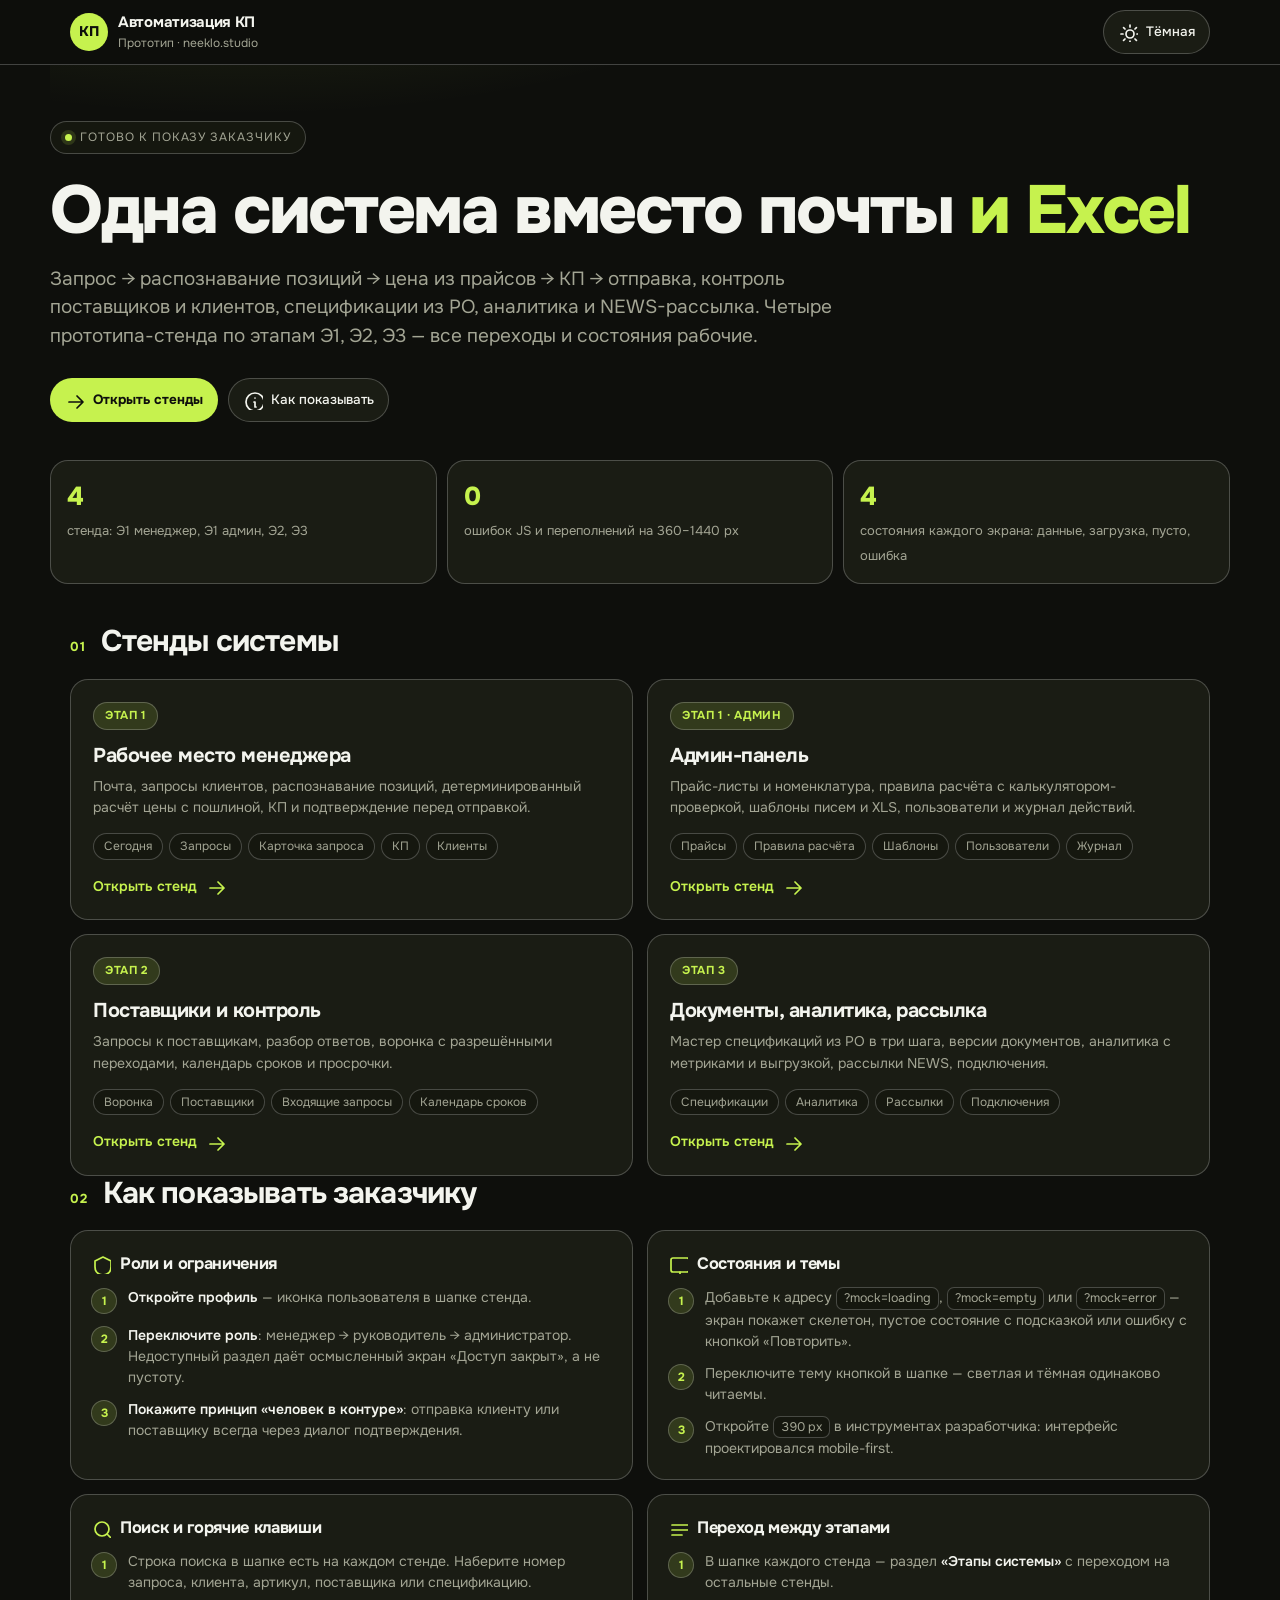
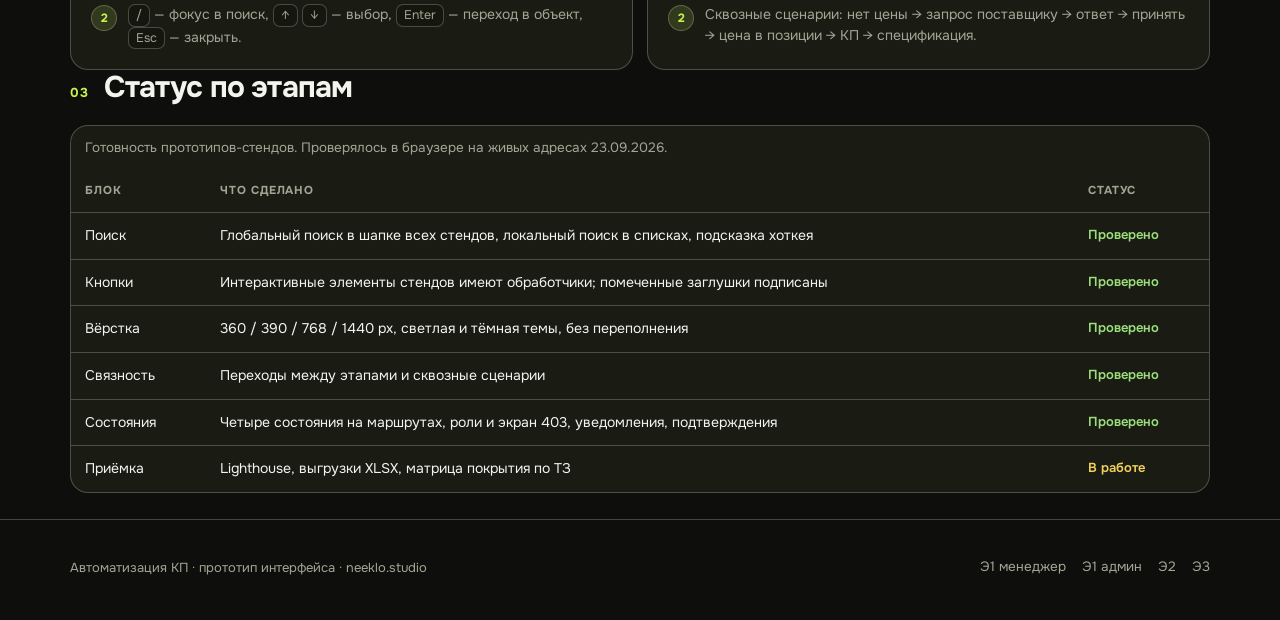
==== prototype/index.html @ 55c9e16f "Прототип: четыре стенда, входная страница, ТЗ, инструменты аудита" ====
<!doctype html>
<html lang="ru" data-theme="dark">
<head>
<meta charset="utf-8">
<meta name="viewport" content="width=device-width,initial-scale=1,viewport-fit=cover">
<title>Автоматизация КП — прототип системы · neeklo.studio</title>
<link rel="preconnect" href="https://fonts.googleapis.com">
<link rel="preconnect" href="https://fonts.gstatic.com" crossorigin>
<link href="https://fonts.googleapis.com/css2?family=Onest:wght@400;500;600;700;800&display=swap" rel="stylesheet">
<style>
:root{
  --bg:#0E0F0C; --surface:#15170F; --card:#1A1C14; --card-2:#20231A;
  --ink:#F3F4EE; --ink-muted:#A3A594; --line:rgba(255,255,255,.10); --line-strong:rgba(255,255,255,.22);
  --lime:#C6F24E; --lime-dim:rgba(198,242,78,.14);
  --r:18px; --r-nest:12px; --r-pill:999px;
  --dur:180ms; --ease:cubic-bezier(.22,.61,.36,1);
  --maxw:1180px;
}
[data-theme=light]{
  --bg:#EFEEE7; --surface:#F7F6F1; --card:#FFFFFF; --card-2:#FAFAF6;
  --ink:#111310; --ink-muted:#5F6156; --line:rgba(17,19,16,.10); --line-strong:rgba(17,19,16,.22);
  --lime:#7BAF14; --lime-dim:rgba(123,175,20,.12);
}
*{box-sizing:border-box;margin:0;padding:0}
html{-webkit-text-size-adjust:100%}
body{
  font-family:Onest,system-ui,-apple-system,sans-serif;
  background:var(--bg); color:var(--ink);
  font-size:16px; line-height:1.55;
  -webkit-font-smoothing:antialiased;
  overflow-x:hidden;
}
img,svg{display:block;max-width:100%}
a{color:inherit;text-decoration:none}
button{font:inherit;color:inherit;background:none;border:0;cursor:pointer}
:focus-visible{outline:2px solid var(--lime);outline-offset:3px;border-radius:6px}
.wrap{max-width:var(--maxw);margin:0 auto;padding:0 20px}
.hint{font-size:13.5px;color:var(--ink-muted);line-height:1.5}
.mono{font-variant-numeric:tabular-nums;letter-spacing:-.01em}
svg.i{width:20px;height:20px;flex:0 0 auto;stroke:currentColor;fill:none;stroke-width:1.7;stroke-linecap:round;stroke-linejoin:round}

/* ---------- topbar ---------- */
.top{
  position:sticky; top:0; z-index:30;
  background:color-mix(in srgb,var(--bg) 88%,transparent);
  backdrop-filter:blur(14px); -webkit-backdrop-filter:blur(14px);
  border-bottom:1px solid var(--line-strong);
}
.topin{display:flex;align-items:center;gap:14px;min-height:64px;max-width:var(--maxw);margin:0 auto;padding:8px 20px}
.brand{display:flex;align-items:center;gap:10px;min-width:0}
.mark{
  width:38px;height:38px;border-radius:var(--r-pill);flex:0 0 auto;
  background:var(--lime);color:#0E0F0C;display:flex;align-items:center;justify-content:center;
  font-weight:800;font-size:14px;letter-spacing:-.02em;
}
.brand b{display:block;font-size:15px;font-weight:700;letter-spacing:-.02em;white-space:nowrap;overflow:hidden;text-overflow:ellipsis}
.brand span{display:block;font-size:12px;color:var(--ink-muted);white-space:nowrap;overflow:hidden;text-overflow:ellipsis}
.topsp{flex:1 1 auto;min-width:0}
.thbtn{
  display:inline-flex;align-items:center;gap:8px;min-height:44px;padding:0 14px;
  border:1px solid var(--line-strong);border-radius:var(--r-pill);
  background:var(--card);font-size:13.5px;font-weight:500;
  transition:transform var(--dur) var(--ease),border-color var(--dur) var(--ease),background var(--dur) var(--ease);
  white-space:nowrap;
}
.thbtn:hover{background:var(--card-2);border-color:var(--lime)}
.thbtn:active{transform:scale(.97)}
.thbtn.primary{background:var(--lime);color:#0E0F0C;border-color:transparent;font-weight:700}
.thbtn-lbl{display:none}
@media(min-width:560px){.thbtn-lbl{display:inline}}

/* ---------- hero ---------- */
.hero{padding:56px 0 40px;position:relative;overflow:hidden}
.hero:before{
  content:"";position:absolute;inset:-30% -10% auto -10%;height:520px;pointer-events:none;
  background:radial-gradient(60% 60% at 22% 0%,var(--lime-dim) 0%,transparent 70%);
}
.eyebrow{
  display:inline-flex;align-items:center;gap:8px;
  border:1px solid var(--line-strong);border-radius:var(--r-pill);
  padding:6px 14px;font-size:12px;letter-spacing:.08em;text-transform:uppercase;color:var(--ink-muted);
  margin-bottom:22px;background:var(--surface);
}
.dot{width:7px;height:7px;border-radius:50%;background:var(--lime);box-shadow:0 0 0 4px var(--lime-dim)}
h1{font-size:clamp(34px,7.2vw,68px);line-height:1.02;font-weight:800;letter-spacing:-.035em}
h1 em{font-style:normal;color:var(--lime)}
.lead{margin-top:20px;font-size:clamp(16px,2.2vw,19px);line-height:1.5;color:var(--ink-muted);max-width:62ch}
.cta{display:flex;flex-wrap:wrap;gap:10px;margin-top:28px}
.facts{display:grid;gap:10px;margin-top:38px;grid-template-columns:1fr}
@media(min-width:620px){.facts{grid-template-columns:repeat(3,1fr)}}
.fact{border:1px solid var(--line-strong);background:var(--card);border-radius:var(--r);padding:16px}
.fact b{display:block;font-size:26px;font-weight:800;letter-spacing:-.03em;color:var(--lime)}
.fact span{font-size:13px;color:var(--ink-muted)}

/* ---------- section ---------- */
section{padding:34px 0}
.sechead{display:flex;align-items:baseline;gap:14px;flex-wrap:wrap;margin-bottom:20px}
h2{font-size:clamp(22px,3.4vw,30px);line-height:1.15;font-weight:700;letter-spacing:-.028em}
.secnum{font-size:13px;font-weight:700;color:var(--lime);letter-spacing:.1em}

/* ---------- stand cards ---------- */
.stands{display:grid;gap:14px;grid-template-columns:1fr}
@media(min-width:760px){.stands{grid-template-columns:repeat(2,1fr)}}
.stand{
  position:relative;display:block;border:1px solid var(--line-strong);background:var(--card);
  border-radius:var(--r);padding:22px;overflow:hidden;
  transition:transform var(--dur) var(--ease),border-color var(--dur) var(--ease),box-shadow var(--dur) var(--ease);
}
.stand:before{
  content:"";position:absolute;left:0;right:0;top:0;height:3px;background:var(--lime);
  transform:scaleX(0);transform-origin:left;transition:transform 320ms var(--ease);
}
.stand:hover{transform:translateY(-3px);border-color:var(--lime);box-shadow:0 18px 40px rgba(0,0,0,.28)}
.stand:hover:before{transform:scaleX(1)}
.stand:active{transform:translateY(-1px) scale(.995)}
.tag{
  display:inline-flex;align-items:center;gap:6px;border-radius:var(--r-pill);padding:4px 11px;
  font-size:11.5px;font-weight:700;letter-spacing:.06em;text-transform:uppercase;
  background:var(--lime-dim);color:var(--lime);border:1px solid var(--line-strong);
}
.stand h3{margin-top:14px;font-size:20px;line-height:1.2;font-weight:700;letter-spacing:-.025em}
.stand p{margin-top:8px;font-size:14px;color:var(--ink-muted)}
.chips{display:flex;flex-wrap:wrap;gap:6px;margin-top:14px}
.chip{border:1px solid var(--line-strong);border-radius:var(--r-pill);padding:3px 10px;font-size:12px;color:var(--ink-muted);background:var(--surface)}
.go{margin-top:16px;display:flex;align-items:center;gap:8px;font-size:14px;font-weight:600;color:var(--lime)}
.stand:hover .go svg{transform:translateX(3px)}
.go svg{transition:transform var(--dur) var(--ease)}

/* ---------- steps ---------- */
.grid2{display:grid;gap:14px;grid-template-columns:1fr}
@media(min-width:760px){.grid2{grid-template-columns:repeat(2,1fr)}}
.box{border:1px solid var(--line-strong);background:var(--card);border-radius:var(--r);padding:20px}
.box h3{font-size:16.5px;font-weight:700;letter-spacing:-.02em;margin-bottom:10px;display:flex;align-items:center;gap:9px}
.box h3 svg{color:var(--lime)}
ol.steps{list-style:none;counter-reset:s;display:flex;flex-direction:column;gap:11px}
ol.steps li{counter-increment:s;display:flex;gap:11px;font-size:14px;color:var(--ink-muted);line-height:1.5}
ol.steps li:before{
  content:counter(s);flex:0 0 auto;width:24px;height:24px;border-radius:50%;
  background:var(--lime-dim);color:var(--lime);border:1px solid var(--line-strong);
  font-size:12px;font-weight:700;display:flex;align-items:center;justify-content:center;margin-top:1px;
}
ol.steps li b{color:var(--ink);font-weight:600}
.kbd{display:inline-flex;align-items:center;border:1px solid var(--line-strong);border-radius:7px;
  padding:1px 7px;font-size:12.5px;background:var(--surface);font-variant-numeric:tabular-nums}
.bar{display:flex;align-items:center;gap:10px;margin-top:12px;font-size:13.5px;color:var(--ink-muted)}
.bar .track{flex:1;height:8px;border-radius:var(--r-pill);background:var(--surface);border:1px solid var(--line-strong);overflow:hidden}
.bar .fill{height:100%;background:var(--lime);border-radius:var(--r-pill);width:0;transition:width 900ms var(--ease)}

/* ---------- table ---------- */
.tblwrap{overflow-x:auto;border:1px solid var(--line-strong);border-radius:var(--r);background:var(--card)}
table{width:100%;border-collapse:collapse;min-width:560px}
th,td{text-align:left;padding:12px 14px;border-bottom:1px solid var(--line-strong);font-size:14px;vertical-align:top}
th{font-size:11.5px;letter-spacing:.08em;text-transform:uppercase;color:var(--ink-muted);white-space:nowrap;font-weight:700}
tbody tr:last-child td{border-bottom:0}
tbody tr:hover{background:var(--card-2)}
td.sta{white-space:nowrap;font-weight:600;font-size:13px}
.ok{color:#9BE07A}.part{color:#F2D25C}.no{color:#FF9E90}
[data-theme=light] .ok{color:#2E7D32}[data-theme=light] .part{color:#8A6D00}[data-theme=light] .no{color:#B3261E}

/* ---------- footer ---------- */
footer{border-top:1px solid var(--line-strong);margin-top:26px;padding:26px 0 calc(30px + env(safe-area-inset-bottom))}
.footin{display:flex;flex-wrap:wrap;gap:12px;justify-content:space-between;align-items:center}
.footin .hint{font-size:13px}
.flinks{display:flex;gap:16px;flex-wrap:wrap}
.flinks a{font-size:13.5px;color:var(--ink-muted);min-height:44px;display:inline-flex;align-items:center;border-bottom:1px solid transparent;transition:color var(--dur) var(--ease),border-color var(--dur) var(--ease)}
.flinks a:hover{color:var(--lime);border-color:var(--lime)}

/* ---------- reveal (scroll-triggered) ---------- */
.rv{opacity:0;transform:translateY(18px);transition:opacity 620ms var(--ease),transform 620ms var(--ease)}
.rv.in{opacity:1;transform:none}
@media(prefers-reduced-motion:reduce){
  .rv{opacity:1;transform:none;transition:none}
  *{animation:none!important;transition:none!important}
  html{scroll-behavior:auto}
}
.skip{position:absolute;left:-9999px;top:0;background:var(--lime);color:#0E0F0C;padding:10px 16px;border-radius:0 0 10px 0;z-index:60;font-weight:700}
.skip:focus{left:0}
</style>
</head>
<body>
<a class="skip" href="#main">Перейти к содержанию</a>

<header class="top">
  <div class="topin">
    <div class="brand">
      <div class="mark" aria-hidden="true">КП</div>
      <div>
        <b>Автоматизация КП</b>
        <span>Прототип · neeklo.studio</span>
      </div>
    </div>
    <div class="topsp"></div>
    <button class="thbtn" id="themeBtn" type="button" aria-label="Переключить тему">
      <svg class="i" id="themeIcon" aria-hidden="true"></svg>
      <span class="thbtn-lbl" id="themeLbl">Тема</span>
    </button>
  </div>
</header>

<main id="main">

  <section class="hero wrap">
    <span class="eyebrow"><span class="dot" aria-hidden="true"></span> Готово к показу заказчику</span>
    <h1>Одна система вместо почты <em>и Excel</em></h1>
    <p class="lead">
      Запрос → распознавание позиций → цена из прайсов → КП → отправка, контроль поставщиков
      и клиентов, спецификации из PO, аналитика и NEWS-рассылка. Четыре прототипа-стенда
      по этапам Э1, Э2, Э3 — все переходы и состояния рабочие.
    </p>
    <div class="cta">
      <a class="thbtn primary" href="#stands">
        <svg class="i" aria-hidden="true"><path d="M4 12h12M12 6l6 6-6 6"/></svg>
        Открыть стенды
      </a>
      <a class="thbtn" href="#how">
        <svg class="i" aria-hidden="true"><circle cx="12" cy="12" r="9"/><path d="M12 8h.01M11 12h1v5h1"/></svg>
        Как показывать
      </a>
    </div>
    <div class="facts">
      <div class="fact rv"><b>4</b><span>стенда: Э1 менеджер, Э1 админ, Э2, Э3</span></div>
      <div class="fact rv"><b>0</b><span>ошибок JS и переполнений на 360–1440 px</span></div>
      <div class="fact rv"><b>4</b><span>состояния каждого экрана: данные, загрузка, пусто, ошибка</span></div>
    </div>
  </section>

  <section class="wrap" id="stands">
    <div class="sechead">
      <span class="secnum">01</span>
      <h2>Стенды системы</h2>
    </div>
    <div class="stands">

      <a class="stand rv" href="https://project-1a0c2ca7e196d4692ad4a19f.clero.so/">
        <span class="tag">Этап 1</span>
        <h3>Рабочее место менеджера</h3>
        <p>Почта, запросы клиентов, распознавание позиций, детерминированный расчёт цены с пошлиной, КП и подтверждение перед отправкой.</p>
        <div class="chips"><span class="chip">Сегодня</span><span class="chip">Запросы</span><span class="chip">Карточка запроса</span><span class="chip">КП</span><span class="chip">Клиенты</span></div>
        <span class="go">Открыть стенд <svg class="i" aria-hidden="true"><path d="M5 12h14M13 6l6 6-6 6"/></svg></span>
      </a>

      <a class="stand rv" href="https://project-1c2b1e4a92becd607f028005.clero.so/">
        <span class="tag">Этап 1 · админ</span>
        <h3>Админ-панель</h3>
        <p>Прайс-листы и номенклатура, правила расчёта с калькулятором-проверкой, шаблоны писем и XLS, пользователи и журнал действий.</p>
        <div class="chips"><span class="chip">Прайсы</span><span class="chip">Правила расчёта</span><span class="chip">Шаблоны</span><span class="chip">Пользователи</span><span class="chip">Журнал</span></div>
        <span class="go">Открыть стенд <svg class="i" aria-hidden="true"><path d="M5 12h14M13 6l6 6-6 6"/></svg></span>
      </a>

      <a class="stand rv" href="https://project-b03ad3d2af4dc096d452502e.clero.so/">
        <span class="tag">Этап 2</span>
        <h3>Поставщики и контроль</h3>
        <p>Запросы к поставщикам, разбор ответов, воронка с разрешёнными переходами, календарь сроков и просрочки.</p>
        <div class="chips"><span class="chip">Воронка</span><span class="chip">Поставщики</span><span class="chip">Входящие запросы</span><span class="chip">Календарь сроков</span></div>
        <span class="go">Открыть стенд <svg class="i" aria-hidden="true"><path d="M5 12h14M13 6l6 6-6 6"/></svg></span>
      </a>

      <a class="stand rv" href="https://project-3a519c2a3aba304ad15a20cc.clero.so/">
        <span class="tag">Этап 3</span>
        <h3>Документы, аналитика, рассылка</h3>
        <p>Мастер спецификаций из PO в три шага, версии документов, аналитика с метриками и выгрузкой, рассылки NEWS, подключения.</p>
        <div class="chips"><span class="chip">Спецификации</span><span class="chip">Аналитика</span><span class="chip">Рассылки</span><span class="chip">Подключения</span></div>
        <span class="go">Открыть стенд <svg class="i" aria-hidden="true"><path d="M5 12h14M13 6l6 6-6 6"/></svg></span>
      </a>

    </div>
  </section>

  <section class="wrap" id="how">
    <div class="sechead">
      <span class="secnum">02</span>
      <h2>Как показывать заказчику</h2>
    </div>
    <div class="grid2">

      <div class="box rv">
        <h3><svg class="i" aria-hidden="true"><path d="M12 3l8 4v6c0 5-3.5 7.5-8 8-4.5-.5-8-3-8-8V7z"/></svg> Роли и ограничения</h3>
        <ol class="steps">
          <li><span><b>Откройте профиль</b> — иконка пользователя в шапке стенда.</span></li>
          <li><span><b>Переключите роль</b>: менеджер → руководитель → администратор. Недоступный раздел даёт осмысленный экран «Доступ закрыт», а не пустоту.</span></li>
          <li><span><b>Покажите принцип «человек в контуре»</b>: отправка клиенту или поставщику всегда через диалог подтверждения.</span></li>
        </ol>
      </div>

      <div class="box rv">
        <h3><svg class="i" aria-hidden="true"><rect x="3" y="4" width="18" height="14" rx="2"/><path d="M8 21h8M12 18v3"/></svg> Состояния и темы</h3>
        <ol class="steps">
          <li><span>Добавьте к адресу <span class="kbd">?mock=loading</span>, <span class="kbd">?mock=empty</span> или <span class="kbd">?mock=error</span> — экран покажет скелетон, пустое состояние с подсказкой или ошибку с кнопкой «Повторить».</span></li>
          <li><span>Переключите тему кнопкой в шапке — светлая и тёмная одинаково читаемы.</span></li>
          <li><span>Откройте <span class="kbd">390 px</span> в инструментах разработчика: интерфейс проектировался mobile-first.</span></li>
        </ol>
      </div>

      <div class="box rv">
        <h3><svg class="i" aria-hidden="true"><circle cx="11" cy="11" r="7"/><path d="M20 20l-3.5-3.5"/></svg> Поиск и горячие клавиши</h3>
        <ol class="steps">
          <li><span>Строка поиска в шапке есть на каждом стенде. Наберите номер запроса, клиента, артикул, поставщика или спецификацию.</span></li>
          <li><span><span class="kbd">/</span> — фокус в поиск, <span class="kbd">↑</span> <span class="kbd">↓</span> — выбор, <span class="kbd">Enter</span> — переход в объект, <span class="kbd">Esc</span> — закрыть.</span></li>
        </ol>
      </div>

      <div class="box rv">
        <h3><svg class="i" aria-hidden="true"><path d="M4 7h16M4 12h16M4 17h10"/></svg> Переход между этапами</h3>
        <ol class="steps">
          <li><span>В шапке каждого стенда — раздел <b>«Этапы системы»</b> с переходом на остальные стенды.</span></li>
          <li><span>Сквозные сценарии: нет цены → запрос поставщику → ответ → принять → цена в позиции → КП → спецификация.</span></li>
        </ol>
      </div>

    </div>
  </section>

  <section class="wrap" id="status">
    <div class="sechead">
      <span class="secnum">03</span>
      <h2>Статус по этапам</h2>
    </div>
    <div class="tblwrap rv">
      <table>
        <caption class="hint" style="text-align:left;padding:12px 14px;caption-side:top">
          Готовность прототипов-стендов. Проверялось в браузере на живых адресах 23.09.2026.
        </caption>
        <thead>
          <tr><th scope="col">Блок</th><th scope="col">Что сделано</th><th scope="col">Статус</th></tr>
        </thead>
        <tbody>
          <tr><td>Поиск</td><td>Глобальный поиск в шапке всех стендов, локальный поиск в списках, подсказка хоткея</td><td class="sta ok">Проверено</td></tr>
          <tr><td>Кнопки</td><td>Интерактивные элементы стендов имеют обработчики; помеченные заглушки подписаны</td><td class="sta ok">Проверено</td></tr>
          <tr><td>Вёрстка</td><td>360 / 390 / 768 / 1440 px, светлая и тёмная темы, без переполнения</td><td class="sta ok">Проверено</td></tr>
          <tr><td>Связность</td><td>Переходы между этапами и сквозные сценарии</td><td class="sta ok">Проверено</td></tr>
          <tr><td>Состояния</td><td>Четыре состояния на маршрутах, роли и экран 403, уведомления, подтверждения</td><td class="sta ok">Проверено</td></tr>
          <tr><td>Приёмка</td><td>Lighthouse, выгрузки XLSX, матрица покрытия по ТЗ</td><td class="sta part">В работе</td></tr>
        </tbody>
      </table>
    </div>
  </section>

</main>

<footer>
  <div class="wrap footin">
    <span class="hint">Автоматизация КП · прототип интерфейса · neeklo.studio</span>
    <nav class="flinks" aria-label="Ссылки на стенды">
      <a href="https://project-1a0c2ca7e196d4692ad4a19f.clero.so/">Э1 менеджер</a>
      <a href="https://project-1c2b1e4a92becd607f028005.clero.so/">Э1 админ</a>
      <a href="https://project-b03ad3d2af4dc096d452502e.clero.so/">Э2</a>
      <a href="https://project-3a519c2a3aba304ad15a20cc.clero.so/">Э3</a>
    </nav>
  </div>
</footer>

<script>
(function(){
  var root=document.documentElement;
  var btn=document.getElementById('themeBtn'), ic=document.getElementById('themeIcon'), lbl=document.getElementById('themeLbl');
  var SUN='<circle cx="12" cy="12" r="4"/><path d="M12 3v2M12 19v2M3 12h2M19 12h2M5.6 5.6l1.4 1.4M17 17l1.4 1.4M18.4 5.6L17 7M7 17l-1.4 1.4"/>';
  var MOON='<path d="M20 14.5A8 8 0 019.5 4a8 8 0 1010.5 10.5z"/>';
  function paint(){
    var dark=root.getAttribute('data-theme')==='dark';
    ic.innerHTML=dark?SUN:MOON;
    lbl.textContent=dark?'Тёмная':'Светлая';
    btn.setAttribute('aria-pressed',String(dark));
  }
  try{ var t=localStorage.getItem('kp-hub-theme'); if(t)root.setAttribute('data-theme',t); }catch(e){}
  paint();
  btn.addEventListener('click',function(){
    var next=root.getAttribute('data-theme')==='dark'?'light':'dark';
    root.setAttribute('data-theme',next); paint();
    try{ localStorage.setItem('kp-hub-theme',next); }catch(e){}
  });

  // scroll-triggered stagger
  var items=[].slice.call(document.querySelectorAll('.rv'));
  if(!('IntersectionObserver' in window)){ items.forEach(function(e){e.classList.add('in');}); return; }
  var io=new IntersectionObserver(function(entries){
    entries.forEach(function(en){
      if(!en.isIntersecting)return;
      var el=en.target, sibs=[].slice.call(el.parentNode.children).filter(function(x){return x.classList&&x.classList.contains('rv');});
      var i=Math.max(0,sibs.indexOf(el));
      el.style.transitionDelay=(i*70)+'ms';
      el.classList.add('in');
      io.unobserve(el);
    });
  },{rootMargin:'0px 0px -8% 0px',threshold:.12});
  items.forEach(function(e){io.observe(e);});

  // smooth anchor scroll
  document.addEventListener('click',function(e){
    var a=e.target.closest('a[href^="#"]'); if(!a)return;
    var id=a.getAttribute('href').slice(1); var t=document.getElementById(id); if(!t)return;
    e.preventDefault();
    var reduce=window.matchMedia&&window.matchMedia('(prefers-reduced-motion: reduce)').matches;
    t.scrollIntoView({behavior:reduce?'auto':'smooth',block:'start'});
    if(history.replaceState)history.replaceState(null,'','#'+id);
  });
})();
</script>
</body>
</html>
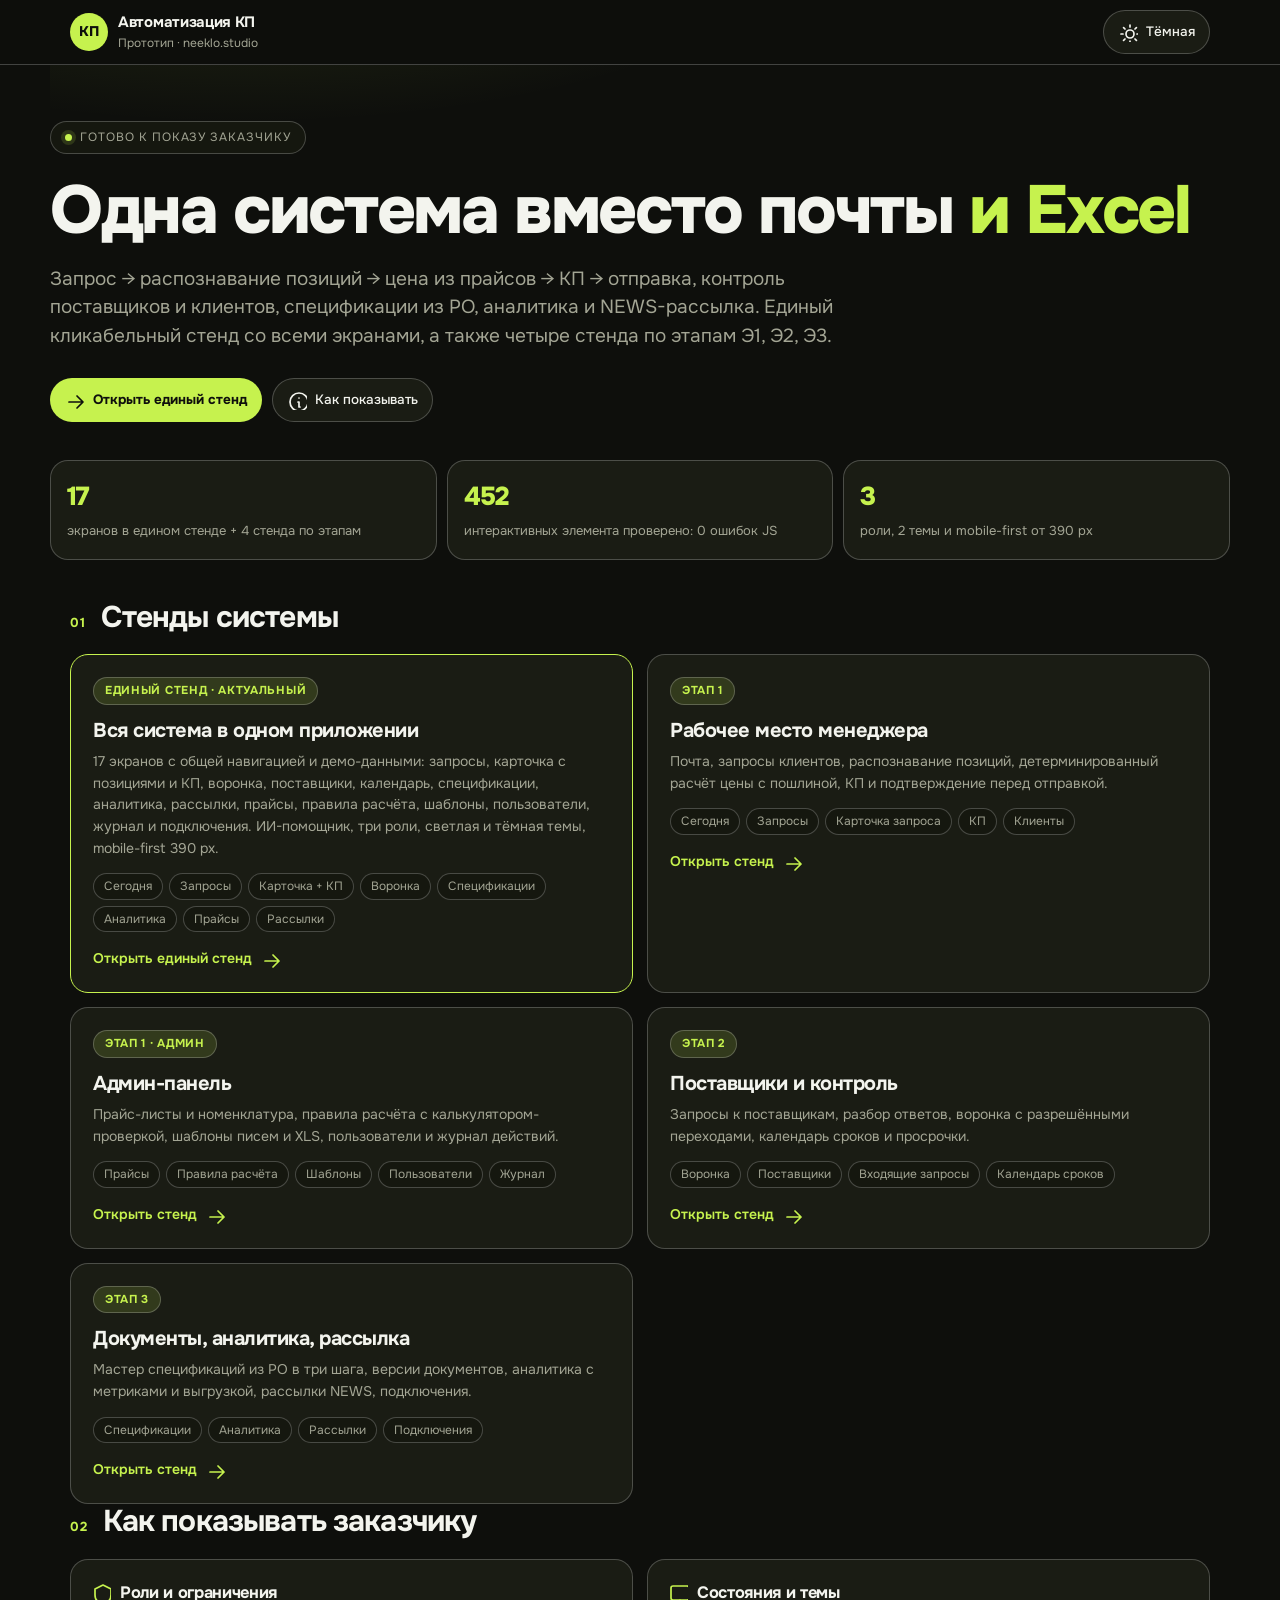
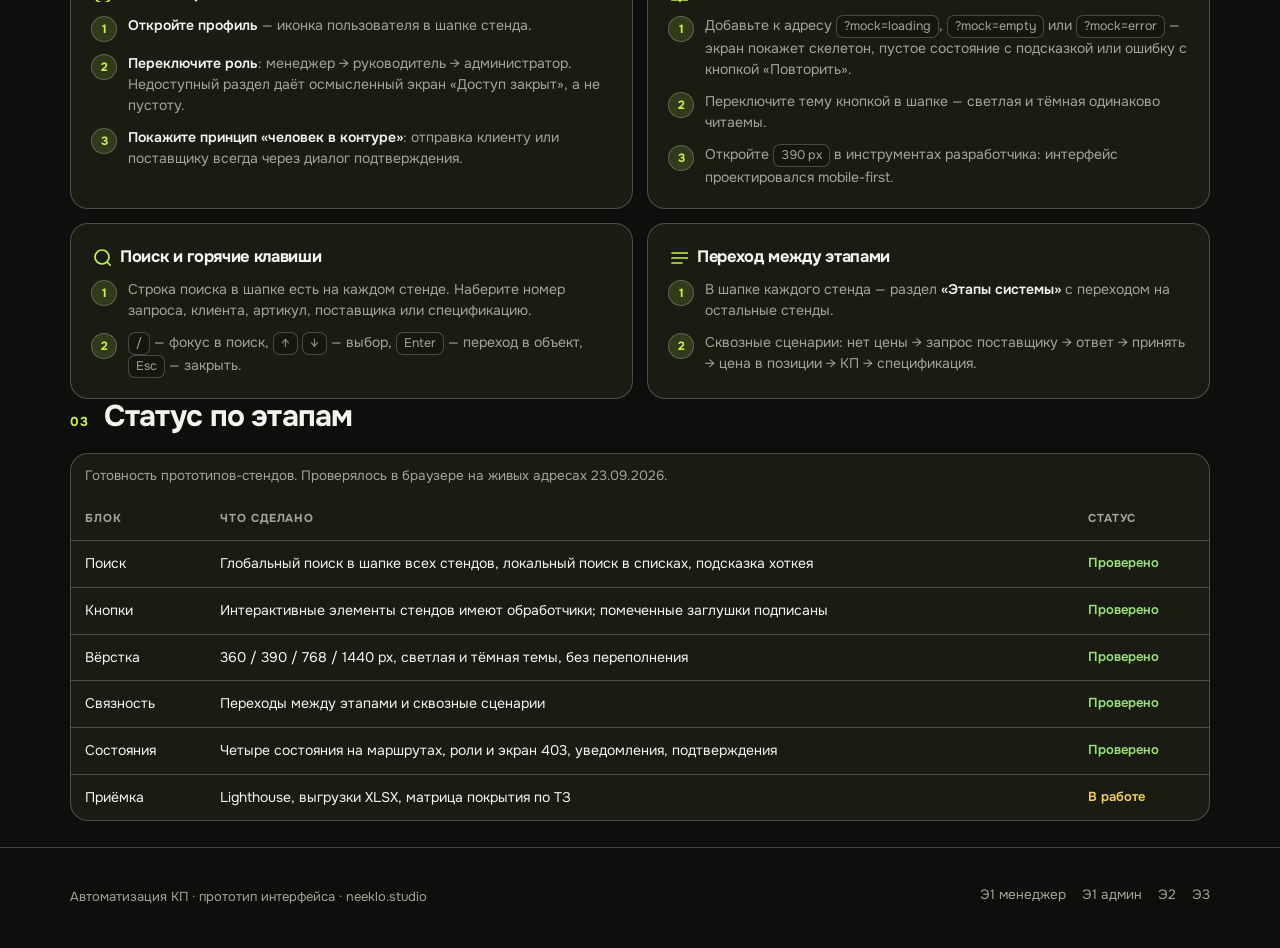
==== commit 62c7bf03: "Единый стенд: 17 экранов, исправлены 3 дефекта, обновлён хаб и README - новый prototype/app/stand-ap" ====
--- a/prototype/index.html
+++ b/prototype/index.html
@@ -204,13 +204,13 @@
     <h1>Одна система вместо почты <em>и Excel</em></h1>
     <p class="lead">
       Запрос → распознавание позиций → цена из прайсов → КП → отправка, контроль поставщиков
-      и клиентов, спецификации из PO, аналитика и NEWS-рассылка. Четыре прототипа-стенда
-      по этапам Э1, Э2, Э3 — все переходы и состояния рабочие.
+      и клиентов, спецификации из PO, аналитика и NEWS-рассылка. Единый кликабельный стенд
+      со всеми экранами, а также четыре стенда по этапам Э1, Э2, Э3.
     </p>
     <div class="cta">
-      <a class="thbtn primary" href="#stands">
+      <a class="thbtn primary" href="app/stand-app.html">
         <svg class="i" aria-hidden="true"><path d="M4 12h12M12 6l6 6-6 6"/></svg>
-        Открыть стенды
+        Открыть единый стенд
       </a>
       <a class="thbtn" href="#how">
         <svg class="i" aria-hidden="true"><circle cx="12" cy="12" r="9"/><path d="M12 8h.01M11 12h1v5h1"/></svg>
@@ -218,9 +218,9 @@
       </a>
     </div>
     <div class="facts">
-      <div class="fact rv"><b>4</b><span>стенда: Э1 менеджер, Э1 админ, Э2, Э3</span></div>
-      <div class="fact rv"><b>0</b><span>ошибок JS и переполнений на 360–1440 px</span></div>
-      <div class="fact rv"><b>4</b><span>состояния каждого экрана: данные, загрузка, пусто, ошибка</span></div>
+      <div class="fact rv"><b>17</b><span>экранов в едином стенде + 4 стенда по этапам</span></div>
+      <div class="fact rv"><b>452</b><span>интерактивных элемента проверено: 0 ошибок JS</span></div>
+      <div class="fact rv"><b>3</b><span>роли, 2 темы и mobile-first от 390 px</span></div>
     </div>
   </section>
 
@@ -230,6 +230,14 @@
       <h2>Стенды системы</h2>
     </div>
     <div class="stands">
+
+      <a class="stand rv" href="app/stand-app.html" style="border-color:var(--lime)">
+        <span class="tag">Единый стенд · актуальный</span>
+        <h3>Вся система в одном приложении</h3>
+        <p>17 экранов с общей навигацией и демо-данными: запросы, карточка с позициями и КП, воронка, поставщики, календарь, спецификации, аналитика, рассылки, прайсы, правила расчёта, шаблоны, пользователи, журнал и подключения. ИИ-помощник, три роли, светлая и тёмная темы, mobile-first 390 px.</p>
+        <div class="chips"><span class="chip">Сегодня</span><span class="chip">Запросы</span><span class="chip">Карточка + КП</span><span class="chip">Воронка</span><span class="chip">Спецификации</span><span class="chip">Аналитика</span><span class="chip">Прайсы</span><span class="chip">Рассылки</span></div>
+        <span class="go">Открыть единый стенд <svg class="i" aria-hidden="true"><path d="M5 12h14M13 6l6 6-6 6"/></svg></span>
+      </a>
 
       <a class="stand rv" href="https://project-1a0c2ca7e196d4692ad4a19f.clero.so/">
         <span class="tag">Этап 1</span>
